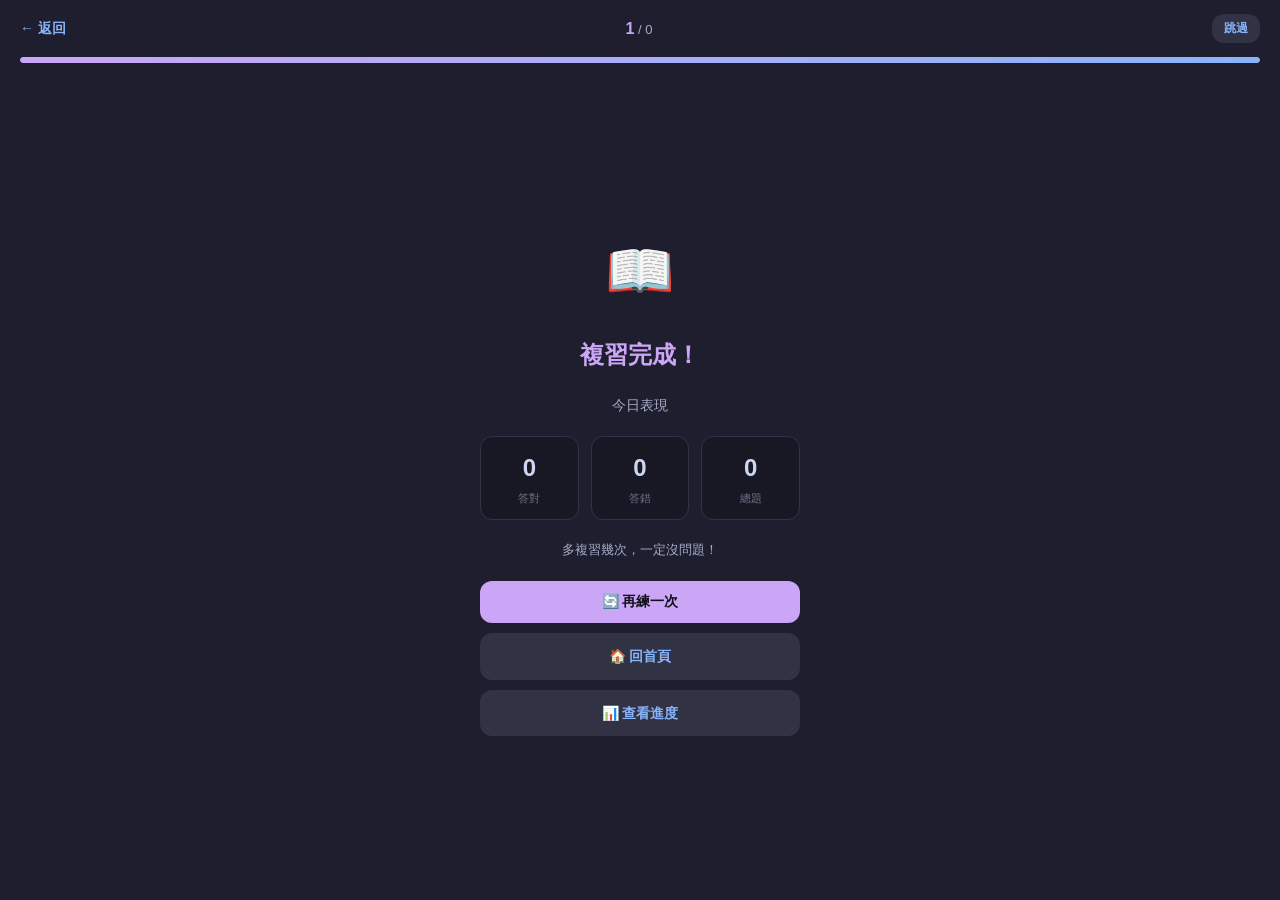
==== review.html @ db501a76 "Add files via upload" ====
<!DOCTYPE html>
<html lang="zh-TW">
<head>
  <meta charset="UTF-8">
  <meta name="viewport" content="width=device-width, initial-scale=1.0, viewport-fit=cover">
  <meta name="theme-color" content="#cba6f7">
  <meta name="description" content="翻牌刷題複習英語單字">
  <meta name="apple-mobile-web-app-capable" content="yes">
  <title>刷題 — 英語單字複習</title>
  <link rel="manifest" href="./manifest.json">
  <link rel="stylesheet" href="./styles.css">
  <style>
    /* ── 刷題頁專用樣式 ─────────── */
    .review-header {
      padding: 14px 20px;
      display: flex;
      align-items: center;
      justify-content: space-between;
      gap: 12px;
    }

    .progress-info {
      font-size: 13px;
      color: var(--color-subtext);
    }

    .progress-info strong {
      color: var(--color-primary);
      font-size: 16px;
    }

    .review-area {
      max-width: var(--max-width);
      margin: 0 auto;
      padding: 0 16px;
    }

    /* 鍵盤提示 */
    .keyboard-hint {
      text-align: center;
      font-size: 11px;
      color: var(--color-overlay0);
      margin-top: 8px;
    }

    /* 完成畫面 */
    .result-screen {
      display: none;
      flex-direction: column;
      align-items: center;
      justify-content: center;
      min-height: calc(100dvh - 80px);
      padding: 32px 24px;
      text-align: center;
      gap: 20px;
    }

    .result-screen.show { display: flex; }

    .result-emoji { font-size: 56px; }
    .result-title {
      font-size: 24px;
      font-weight: 800;
      color: var(--color-primary);
    }

    .result-stats {
      display: grid;
      grid-template-columns: repeat(3, 1fr);
      gap: 12px;
      width: 100%;
      max-width: 320px;
    }

    .result-stat {
      background: var(--color-mantle);
      border: 1px solid var(--color-surface0);
      border-radius: var(--radius-md);
      padding: 12px;
      text-align: center;
    }

    .result-stat-num  { font-size: 24px; font-weight: 800; }
    .result-stat-label { font-size: 11px; color: var(--color-overlay0); margin-top: 2px; }
  </style>
</head>
<body>

<!-- ── 頂部（進度列 + 返回） ─────────────────── -->
<div class="review-header">
  <button class="nav-back" id="btn-back">
    ← 返回
  </button>
  <div class="progress-info">
    <strong id="current-num">1</strong> / <span id="total-num">0</span>
  </div>
  <button class="btn btn-secondary" id="btn-skip"
          style="padding:6px 12px;font-size:12px">跳過</button>
</div>

<!-- 進度條 -->
<div style="padding:0 20px;margin-bottom:8px">
  <div class="progress-bar-wrap">
    <div class="progress-bar-fill" id="progress-fill" style="width:0%"></div>
  </div>
</div>

<!-- ── 刷題主區域 ─────────────────────────────── -->
<div class="review-area" id="review-area">

  <!-- 閃卡 -->
  <div class="flashcard-scene" id="flashcard-scene">
    <div class="flashcard" id="flashcard">
      <!-- 正面：英文單字 -->
      <div class="flashcard-face flashcard-front">
        <div class="card-word" id="card-word">—</div>
        <div class="card-hint">點擊或按空白鍵翻牌</div>
      </div>
      <!-- 背面：中文翻譯 + 例句 + 徽章 -->
      <div class="flashcard-face flashcard-back">
        <div class="card-badges" id="card-badges"></div>
        <div class="card-translation" id="card-translation">—</div>
        <div class="card-sentence" id="card-sentence"></div>
      </div>
    </div>
  </div>

  <!-- 翻牌後才顯示的答題按鈕 -->
  <div class="answer-btns" id="answer-btns" style="display:none">
    <button class="btn btn-wrong btn-lg" id="btn-wrong">
      ✗ 再複習
    </button>
    <button class="btn btn-correct btn-lg" id="btn-correct">
      ✓ 我記得
    </button>
  </div>

  <!-- 翻牌前顯示的鍵盤提示 -->
  <div class="keyboard-hint" id="keyboard-hint">
    Space 翻牌  ·  ← 再複習  ·  → 記得了
  </div>

  <!-- 發音按鈕 -->
  <div style="text-align:center;margin-top:16px">
    <button class="btn btn-secondary" id="btn-speak"
            style="padding:8px 20px;font-size:13px">
      🔊 朗讀
    </button>
  </div>

</div><!-- /review-area -->

<!-- ── 完成畫面 ───────────────────────────────── -->
<div class="result-screen" id="result-screen">
  <div class="result-emoji" id="result-emoji">🎉</div>
  <div class="result-title">複習完成！</div>
  <div style="font-size:14px;color:var(--color-subtext)">今日表現</div>

  <div class="result-stats">
    <div class="result-stat">
      <div class="result-stat-num green" id="res-correct">0</div>
      <div class="result-stat-label">答對</div>
    </div>
    <div class="result-stat">
      <div class="result-stat-num red" id="res-wrong">0</div>
      <div class="result-stat-label">答錯</div>
    </div>
    <div class="result-stat">
      <div class="result-stat-num blue" id="res-total">0</div>
      <div class="result-stat-label">總題</div>
    </div>
  </div>

  <div style="font-size:13px;color:var(--color-subtext);max-width:280px">
    <span id="res-message"></span>
  </div>

  <div style="display:flex;flex-direction:column;gap:10px;width:100%;max-width:320px">
    <button class="btn btn-primary btn-full" id="btn-review-again">
      🔄 再練一次
    </button>
    <a class="btn btn-secondary btn-full" href="./index.html">
      🏠 回首頁
    </a>
    <a class="btn btn-secondary btn-full" href="./dashboard.html">
      📊 查看進度
    </a>
  </div>
</div>

<div class="toast-container"></div>

<script type="module">
import { initApp, state, saveWordProgress, showToast } from './app.js';
import { recordAnswer, getTodayWords } from './spaced-repetition.js';
import { updateWordStatus } from './sheets-api.js';

// ── 初始化 ───────────────────────────────────────────────────
await initApp();

// ── 狀態 ─────────────────────────────────────────────────────
let queue      = [];   // 待複習佇列（今日應複習的單字）
let current    = 0;    // 目前題目索引
let isFlipped  = false;// 是否已翻牌
let correctCount  = 0;
let wrongCount    = 0;
const TODAY_KEY   = 'done_today_' + new Date().toISOString().split('T')[0];

// ── DOM 元素 ─────────────────────────────────────────────────
const flashcard   = document.getElementById('flashcard');
const cardWord    = document.getElementById('card-word');
const cardBadges  = document.getElementById('card-badges');
const cardTrans   = document.getElementById('card-translation');
const cardSentence= document.getElementById('card-sentence');
const answerBtns  = document.getElementById('answer-btns');
const keyboardHint= document.getElementById('keyboard-hint');
const btnCorrect  = document.getElementById('btn-correct');
const btnWrong    = document.getElementById('btn-wrong');
const btnSkip     = document.getElementById('btn-skip');
const btnBack     = document.getElementById('btn-back');
const btnSpeak    = document.getElementById('btn-speak');
const progressFill= document.getElementById('progress-fill');
const currentNum  = document.getElementById('current-num');
const totalNum    = document.getElementById('total-num');
const resultScreen= document.getElementById('result-screen');
const reviewArea  = document.getElementById('review-area');

// ── 載入題目 ─────────────────────────────────────────────────
function loadQueue() {
  queue = [...state.todayWords];
  // 若今日沒有題目（剛同步前），給出提示
  if (queue.length === 0) {
    queue = [...state.allWords].slice(0, 10); // 備用：取前 10 筆
  }
  totalNum.textContent = queue.length;
  showCard(0);
}

// ── 顯示指定題目 ─────────────────────────────────────────────
function showCard(index) {
  if (index >= queue.length) {
    showResult();
    return;
  }

  current   = index;
  isFlipped = false;
  flashcard.classList.remove('is-flipped');
  answerBtns.style.display  = 'none';
  keyboardHint.style.display= '';
  document.getElementById('flashcard-scene').classList.remove('answered');

  const word = queue[index];
  cardWord.textContent       = word.word;
  cardTrans.textContent      = word.translation || '（無翻譯）';
  cardSentence.textContent   = word.sentence   || '';

  // 徽章
  const badges = [];
  if (word.cefr) badges.push(`<span class="badge badge-cefr-${word.cefr}">${word.cefr}</span>`);
  if (word.toeic) badges.push(`<span class="badge badge-toeic">⭐ 多益</span>`);
  if (word.topic) badges.push(`<span class="badge badge-topic">${word.topic}</span>`);
  cardBadges.innerHTML = badges.join('');

  // 進度
  currentNum.textContent   = index + 1;
  const pct = Math.round((index / queue.length) * 100);
  progressFill.style.width = pct + '%';
}

// ── 翻牌 ─────────────────────────────────────────────────────
function flipCard() {
  if (isFlipped) return;
  isFlipped = true;
  flashcard.classList.add('is-flipped');
  answerBtns.style.display   = 'grid';
  keyboardHint.style.display = 'none';
  document.getElementById('flashcard-scene').classList.add('answered');
  // 自動朗讀（可選）
  // speak(queue[current].word);
}

// ── 答題 ─────────────────────────────────────────────────────
async function answer(isCorrect) {
  const word    = queue[current];
  const updated = recordAnswer(word, isCorrect);

  // 更新計數
  if (isCorrect) correctCount++; else wrongCount++;

  // 儲存 SM-2 進度到 localStorage
  saveWordProgress(updated);

  // 更新每日完成數
  const done = parseInt(localStorage.getItem(TODAY_KEY) || '0', 10) + 1;
  localStorage.setItem(TODAY_KEY, done);

  // 非同步更新 Sheets（不阻塞 UI）
  if (state.token) {
    updateWordStatus(state.token, word.rowIndex, updated.reviewStatus, updated.errorCount)
      .catch(err => console.warn('Sheets 更新失敗（離線模式）', err));
  }

  // 下一題
  showCard(current + 1);
}

// ── 完成畫面 ─────────────────────────────────────────────────
function showResult() {
  reviewArea.style.display   = 'none';
  resultScreen.classList.add('show');
  progressFill.style.width   = '100%';

  document.getElementById('res-correct').textContent = correctCount;
  document.getElementById('res-wrong').textContent   = wrongCount;
  document.getElementById('res-total').textContent   = queue.length;

  const rate = queue.length > 0
    ? Math.round((correctCount / queue.length) * 100) : 0;

  let emoji = '🎉', msg = '';
  if (rate >= 90)     { emoji = '🏆'; msg = '太棒了！繼續保持！'; }
  else if (rate >= 70) { emoji = '👍'; msg = '不錯！再加把勁！'; }
  else if (rate >= 50) { emoji = '💪'; msg = '繼續練習就會進步的！'; }
  else                 { emoji = '📖'; msg = '多複習幾次，一定沒問題！'; }

  document.getElementById('result-emoji').textContent = emoji;
  document.getElementById('res-message').textContent  = msg;
}

// ── 朗讀 ─────────────────────────────────────────────────────
function speak(word) {
  if (!window.speechSynthesis) return;
  const utt  = new SpeechSynthesisUtterance(word);
  utt.lang   = 'en-GB';
  utt.rate   = 0.9;
  window.speechSynthesis.cancel();
  window.speechSynthesis.speak(utt);
}

// ── 事件綁定 ─────────────────────────────────────────────────
// 點擊閃卡翻牌
document.getElementById('flashcard-scene').addEventListener('click', flipCard);

btnCorrect.addEventListener('click', (e) => { e.stopPropagation(); answer(true);  });
btnWrong.addEventListener('click',   (e) => { e.stopPropagation(); answer(false); });

btnSpeak.addEventListener('click', () => {
  if (queue[current]) speak(queue[current].word);
});

btnSkip.addEventListener('click', () => showCard(current + 1));
btnBack.addEventListener('click', () => {
  if (confirm('確定返回首頁？目前進度不會儲存')) location.href = './index.html';
});

document.getElementById('btn-review-again').addEventListener('click', () => {
  correctCount = wrongCount = 0;
  reviewArea.style.display = '';
  resultScreen.classList.remove('show');
  loadQueue();
});

// 鍵盤快捷鍵
document.addEventListener('keydown', (e) => {
  if (e.code === 'Space')       { e.preventDefault(); flipCard();         }
  else if (e.key === 'ArrowRight') answer(true);
  else if (e.key === 'ArrowLeft')  answer(false);
});

// ── 啟動 ─────────────────────────────────────────────────────
loadQueue();
</script>
</body>
</html>
---- styles.css ----
/**
 * styles.css — PWA 全站通用樣式
 *
 * 主題：Catppuccin Mocha 深色系
 * 結構：CSS 變數 → 基礎重置 → 通用元件 → RWD
 */

/* ══════════════════════════════════════════
   CSS 變數（設計系統）
══════════════════════════════════════════ */
:root {
  /* 主色系 */
  --color-base:    #1e1e2e;
  --color-mantle:  #181825;
  --color-crust:   #11111b;
  --color-surface0: #313244;
  --color-surface1: #45475a;
  --color-surface2: #585b70;
  --color-overlay0: #6c7086;
  --color-overlay1: #7f849c;
  --color-text:    #cdd6f4;
  --color-subtext: #a6adc8;

  /* 強調色 */
  --color-primary: #cba6f7;   /* mauve */
  --color-blue:    #89b4fa;
  --color-green:   #a6e3a1;
  --color-yellow:  #f9e2af;
  --color-red:     #f38ba8;
  --color-peach:   #fab387;
  --color-teal:    #94e2d5;

  /* CEFR 等級顏色 */
  --cefr-a1: #a6e3a1;
  --cefr-a2: #94e2d5;
  --cefr-b1: #89b4fa;
  --cefr-b2: #cba6f7;
  --cefr-c1: #f9e2af;
  --cefr-c2: #f38ba8;

  /* 圓角 */
  --radius-sm:  8px;
  --radius-md:  12px;
  --radius-lg:  18px;
  --radius-xl:  24px;
  --radius-full: 9999px;

  /* 陰影 */
  --shadow-sm:  0 2px 8px rgba(0,0,0,0.3);
  --shadow-md:  0 4px 20px rgba(0,0,0,0.4);
  --shadow-lg:  0 8px 40px rgba(0,0,0,0.5);

  /* 過渡動畫 */
  --transition: 0.2s ease;

  /* 佈局 */
  --max-width: 600px;
  --safe-bottom: env(safe-area-inset-bottom, 0px);
}

/* ══════════════════════════════════════════
   基礎重置
══════════════════════════════════════════ */
*, *::before, *::after { box-sizing: border-box; margin: 0; padding: 0; }

html {
  scroll-behavior: smooth;
  -webkit-text-size-adjust: 100%;
}

body {
  background: var(--color-base);
  color: var(--color-text);
  font-family: 'Noto Sans TC', 'Segoe UI', 'Helvetica Neue', Arial, sans-serif;
  font-size: 15px;
  line-height: 1.6;
  min-height: 100dvh;
  overflow-x: hidden;
}

a { color: var(--color-primary); text-decoration: none; }
button { font-family: inherit; cursor: pointer; }
img, svg { max-width: 100%; }

/* ══════════════════════════════════════════
   Google Fonts 載入
══════════════════════════════════════════ */
@import url('https://fonts.googleapis.com/css2?family=Noto+Sans+TC:wght@400;500;600;700&display=swap');

/* ══════════════════════════════════════════
   通用佈局
══════════════════════════════════════════ */
.page-wrapper {
  max-width: var(--max-width);
  margin: 0 auto;
  padding: 0 16px;
  padding-bottom: calc(80px + var(--safe-bottom));
}

/* ── 頂部導覽列 ─────────────────────────── */
.top-nav {
  position: sticky;
  top: 0;
  z-index: 100;
  background: rgba(30,30,46,0.85);
  backdrop-filter: blur(12px);
  -webkit-backdrop-filter: blur(12px);
  border-bottom: 1px solid var(--color-surface0);
  padding: 12px 20px;
  display: flex;
  align-items: center;
  justify-content: space-between;
}

.nav-title {
  font-size: 17px;
  font-weight: 700;
  color: var(--color-primary);
}

.nav-back {
  background: none;
  border: none;
  color: var(--color-blue);
  font-size: 14px;
  font-weight: 600;
  padding: 4px 0;
  display: flex;
  align-items: center;
  gap: 4px;
}

/* ── 底部待複習 Banner（iOS 替代推播） ─── */
.review-banner {
  background: linear-gradient(135deg, #f9e2af22, #f9e2af11);
  border: 1px solid var(--color-yellow);
  border-radius: var(--radius-md);
  padding: 12px 16px;
  margin: 16px 0;
  display: flex;
  align-items: center;
  justify-content: space-between;
  gap: 12px;
}

.review-banner.hidden { display: none; }

.banner-text {
  font-size: 14px;
  color: var(--color-yellow);
  font-weight: 500;
}

.banner-text strong { font-size: 20px; margin-right: 4px; }

.banner-btn {
  background: var(--color-yellow);
  color: var(--color-crust);
  border: none;
  border-radius: var(--radius-full);
  padding: 6px 14px;
  font-size: 13px;
  font-weight: 700;
  white-space: nowrap;
  transition: filter var(--transition);
}
.banner-btn:hover { filter: brightness(1.1); }

/* ══════════════════════════════════════════
   統計卡片
══════════════════════════════════════════ */
.stats-grid {
  display: grid;
  grid-template-columns: repeat(2, 1fr);
  gap: 12px;
  margin: 16px 0;
}

@media (min-width: 480px) {
  .stats-grid { grid-template-columns: repeat(4, 1fr); }
}

.stat-card {
  background: var(--color-mantle);
  border: 1px solid var(--color-surface0);
  border-radius: var(--radius-lg);
  padding: 16px 12px;
  text-align: center;
  transition: transform var(--transition), box-shadow var(--transition);
}
.stat-card:hover {
  transform: translateY(-2px);
  box-shadow: var(--shadow-md);
}

.stat-number {
  font-size: 30px;
  font-weight: 800;
  color: var(--color-primary);
  line-height: 1;
  margin-bottom: 4px;
  /* Count-up 動畫用 */
  transition: color 0.3s;
}

.stat-number.green  { color: var(--color-green);  }
.stat-number.blue   { color: var(--color-blue);   }
.stat-number.yellow { color: var(--color-yellow); }
.stat-number.red    { color: var(--color-red);    }

.stat-label {
  font-size: 11px;
  color: var(--color-overlay0);
  font-weight: 500;
}

/* ══════════════════════════════════════════
   按鈕系統
══════════════════════════════════════════ */
.btn {
  display: inline-flex;
  align-items: center;
  justify-content: center;
  gap: 8px;
  padding: 12px 20px;
  border: none;
  border-radius: var(--radius-md);
  font-size: 14px;
  font-weight: 600;
  transition: filter var(--transition), transform 0.1s;
  text-decoration: none;
  white-space: nowrap;
}
.btn:hover  { filter: brightness(1.1); }
.btn:active { transform: scale(0.97); }
.btn:disabled { opacity: 0.5; cursor: not-allowed; }

.btn-primary   { background: var(--color-primary); color: var(--color-crust); }
.btn-secondary { background: var(--color-surface0); color: var(--color-blue); }
.btn-danger    { background: var(--color-red);    color: var(--color-crust); }
.btn-success   { background: var(--color-green);  color: var(--color-crust); }
.btn-full      { width: 100%; }
.btn-lg        { padding: 16px 24px; font-size: 16px; border-radius: var(--radius-lg); }

/* ══════════════════════════════════════════
   Badge 徽章
══════════════════════════════════════════ */
.badge {
  display: inline-flex;
  align-items: center;
  gap: 4px;
  padding: 3px 10px;
  border-radius: var(--radius-full);
  font-size: 11px;
  font-weight: 700;
  color: var(--color-crust);
}

.badge-cefr-A1 { background: var(--cefr-a1); }
.badge-cefr-A2 { background: var(--cefr-a2); }
.badge-cefr-B1 { background: var(--cefr-b1); }
.badge-cefr-B2 { background: var(--cefr-b2); }
.badge-cefr-C1 { background: var(--cefr-c1); }
.badge-cefr-C2 { background: var(--cefr-c2); }
.badge-toeic   { background: var(--color-yellow); }
.badge-topic   { background: var(--color-surface1); color: var(--color-text); }

/* ══════════════════════════════════════════
   進度條
══════════════════════════════════════════ */
.progress-bar-wrap {
  background: var(--color-surface0);
  border-radius: var(--radius-full);
  height: 6px;
  overflow: hidden;
}

.progress-bar-fill {
  height: 100%;
  background: linear-gradient(90deg, var(--color-primary), var(--color-blue));
  border-radius: var(--radius-full);
  transition: width 0.4s ease;
}

/* 圓環進度（CSS conic-gradient） */
.progress-ring {
  width: 80px;
  height: 80px;
  border-radius: 50%;
  display: flex;
  align-items: center;
  justify-content: center;
  font-size: 18px;
  font-weight: 800;
  color: var(--color-primary);
  background: conic-gradient(
    var(--color-primary) calc(var(--progress, 0) * 1%),
    var(--color-surface0) 0
  );
  box-shadow: 0 0 0 6px var(--color-mantle) inset;
  animation: ring-appear 0.6s ease;
}

@keyframes ring-appear {
  from { background: conic-gradient(var(--color-primary) 0%, var(--color-surface0) 0); }
}

/* ══════════════════════════════════════════
   卡片翻轉（刷題頁）
══════════════════════════════════════════ */
.flashcard-scene {
  perspective: 1000px;
  width: 100%;
  height: 260px;
  margin: 24px 0;
  cursor: pointer;
}

.flashcard {
  width: 100%;
  height: 100%;
  position: relative;
  transform-style: preserve-3d;
  transition: transform 0.5s cubic-bezier(0.4, 0.2, 0.2, 1);
}

.flashcard.is-flipped { transform: rotateY(180deg); }

.flashcard-face {
  position: absolute;
  inset: 0;
  border-radius: var(--radius-xl);
  backface-visibility: hidden;
  -webkit-backface-visibility: hidden;
  display: flex;
  flex-direction: column;
  align-items: center;
  justify-content: center;
  padding: 28px 24px;
  text-align: center;
}

/* 正面（英文） */
.flashcard-front {
  background: linear-gradient(135deg, #313244, #1e1e2e);
  border: 1px solid var(--color-surface1);
  box-shadow: var(--shadow-lg);
}

.flashcard-front .card-word {
  font-size: 36px;
  font-weight: 800;
  color: var(--color-primary);
  letter-spacing: 0.02em;
  margin-bottom: 8px;
}

.flashcard-front .card-hint {
  font-size: 13px;
  color: var(--color-overlay0);
}

/* 背面（中文） */
.flashcard-back {
  background: linear-gradient(135deg, var(--color-primary)22, #1e1e2e);
  border: 1px solid var(--color-primary)44;
  box-shadow: var(--shadow-lg);
  transform: rotateY(180deg);
}

.flashcard-back .card-translation {
  font-size: 26px;
  font-weight: 700;
  color: var(--color-text);
  margin-bottom: 10px;
}

.flashcard-back .card-sentence {
  font-size: 13px;
  color: var(--color-subtext);
  line-height: 1.7;
  margin-top: 8px;
  padding: 0 8px;
}

.flashcard-back .card-badges {
  display: flex;
  gap: 6px;
  flex-wrap: wrap;
  justify-content: center;
  margin-bottom: 12px;
}

/* 翻牌提示動畫 */
.flashcard-scene:not(.answered) .flashcard-front::after {
  content: '點擊翻牌';
  position: absolute;
  bottom: 16px;
  color: var(--color-overlay0);
  font-size: 12px;
  animation: pulse-opacity 2s ease infinite;
}

@keyframes pulse-opacity {
  0%, 100% { opacity: 0.4; }
  50%       { opacity: 1; }
}

/* 答題按鈕列 */
.answer-btns {
  display: grid;
  grid-template-columns: 1fr 1fr;
  gap: 12px;
  margin-top: 8px;
}

.btn-correct { background: var(--color-green); color: var(--color-crust); }
.btn-wrong   { background: var(--color-red);   color: var(--color-crust); }

/* ══════════════════════════════════════════
   單字列表（儀表板）
══════════════════════════════════════════ */
.word-table-wrap {
  overflow-x: auto;
  border-radius: var(--radius-md);
  border: 1px solid var(--color-surface0);
  margin-top: 16px;
}

.word-table {
  width: 100%;
  border-collapse: collapse;
  font-size: 13px;
}

.word-table th {
  background: var(--color-mantle);
  color: var(--color-overlay1);
  font-weight: 600;
  padding: 10px 14px;
  text-align: left;
  border-bottom: 1px solid var(--color-surface0);
  white-space: nowrap;
  cursor: pointer;
  user-select: none;
}

.word-table th:hover { color: var(--color-text); }
.word-table th.sorted { color: var(--color-primary); }

.word-table td {
  padding: 10px 14px;
  border-bottom: 1px solid var(--color-surface0);
  color: var(--color-text);
  vertical-align: middle;
}

.word-table tr:last-child td { border-bottom: none; }

.word-table tbody tr:hover { background: var(--color-surface0)55; }

/* ══════════════════════════════════════════
   篩選器
══════════════════════════════════════════ */
.filter-group {
  display: flex;
  flex-wrap: wrap;
  gap: 8px;
  margin: 12px 0;
}

.filter-chip {
  background: var(--color-surface0);
  color: var(--color-subtext);
  border: 1px solid var(--color-surface1);
  border-radius: var(--radius-full);
  padding: 5px 14px;
  font-size: 12px;
  font-weight: 500;
  cursor: pointer;
  transition: all var(--transition);
}

.filter-chip:hover {
  border-color: var(--color-primary);
  color: var(--color-text);
}

.filter-chip.active {
  background: var(--color-primary);
  color: var(--color-crust);
  border-color: var(--color-primary);
  font-weight: 700;
}

/* ══════════════════════════════════════════
   熱力圖
══════════════════════════════════════════ */
.heatmap-section {
  margin: 20px 0;
}

.heatmap-title {
  font-size: 13px;
  color: var(--color-overlay1);
  margin-bottom: 10px;
  font-weight: 600;
}

.heatmap-container {
  overflow-x: auto;
  padding-bottom: 4px;
}

/* SVG 格子顏色（由 JS 透過 fill 屬性設定） */
.heatmap-cell {
  rx: 2;
  transition: opacity 0.15s;
}
.heatmap-cell:hover { opacity: 0.8; cursor: pointer; }

.heatmap-tooltip {
  position: fixed;
  background: var(--color-surface1);
  color: var(--color-text);
  border-radius: var(--radius-sm);
  padding: 5px 10px;
  font-size: 12px;
  pointer-events: none;
  z-index: 200;
  white-space: nowrap;
  box-shadow: var(--shadow-md);
  opacity: 0;
  transition: opacity 0.1s;
}
.heatmap-tooltip.visible { opacity: 1; }

/* ══════════════════════════════════════════
   圖表（Canvas）
══════════════════════════════════════════ */
.chart-wrap {
  background: var(--color-mantle);
  border: 1px solid var(--color-surface0);
  border-radius: var(--radius-lg);
  padding: 16px;
  margin: 12px 0;
}

.chart-title {
  font-size: 13px;
  font-weight: 600;
  color: var(--color-overlay1);
  margin-bottom: 12px;
}

.chart-wrap canvas { width: 100% !important; }

/* ══════════════════════════════════════════
   Toast 通知
══════════════════════════════════════════ */
.toast-container {
  position: fixed;
  bottom: calc(20px + var(--safe-bottom));
  right: 20px;
  z-index: 9999;
  display: flex;
  flex-direction: column-reverse;
  gap: 8px;
}

.toast {
  background: var(--color-surface1);
  color: var(--color-text);
  border-radius: var(--radius-md);
  padding: 12px 16px;
  font-size: 13px;
  font-weight: 500;
  box-shadow: var(--shadow-md);
  max-width: 300px;
  animation: toast-in 0.3s ease forwards;
  border-left: 3px solid var(--color-primary);
}

.toast.success { border-left-color: var(--color-green); }
.toast.error   { border-left-color: var(--color-red);   }
.toast.warning { border-left-color: var(--color-yellow);}

@keyframes toast-in {
  from { opacity: 0; transform: translateX(20px); }
  to   { opacity: 1; transform: translateX(0); }
}

@keyframes toast-out {
  from { opacity: 1; transform: translateX(0); }
  to   { opacity: 0; transform: translateX(20px); }
}

/* ══════════════════════════════════════════
   預覽單字卡（首頁）
══════════════════════════════════════════ */
.word-preview-list {
  display: flex;
  flex-direction: column;
  gap: 8px;
  margin: 12px 0;
}

.word-preview-card {
  background: var(--color-mantle);
  border: 1px solid var(--color-surface0);
  border-radius: var(--radius-md);
  padding: 12px 16px;
  display: flex;
  align-items: center;
  justify-content: space-between;
  gap: 12px;
  transition: transform var(--transition);
}
.word-preview-card:hover { transform: translateX(4px); }

.word-preview-en {
  font-size: 16px;
  font-weight: 700;
  color: var(--color-primary);
}

.word-preview-zh {
  font-size: 13px;
  color: var(--color-subtext);
  margin-top: 2px;
}

/* ══════════════════════════════════════════
   章節標題
══════════════════════════════════════════ */
.section-header {
  display: flex;
  align-items: center;
  justify-content: space-between;
  margin: 24px 0 12px;
}

.section-title {
  font-size: 15px;
  font-weight: 700;
  color: var(--color-text);
}

.section-action {
  font-size: 12px;
  color: var(--color-primary);
  font-weight: 600;
}

/* ══════════════════════════════════════════
   空狀態
══════════════════════════════════════════ */
.empty-state {
  text-align: center;
  padding: 48px 24px;
  color: var(--color-overlay0);
}

.empty-state .empty-icon { font-size: 48px; margin-bottom: 12px; }
.empty-state .empty-title { font-size: 16px; font-weight: 600; margin-bottom: 6px; }
.empty-state .empty-desc  { font-size: 13px; }

/* ══════════════════════════════════════════
   骨架屏（Skeleton Loading）
══════════════════════════════════════════ */
.skeleton {
  background: linear-gradient(90deg,
    var(--color-surface0) 25%,
    var(--color-surface1) 50%,
    var(--color-surface0) 75%
  );
  background-size: 200% 100%;
  animation: skeleton-shimmer 1.4s infinite;
  border-radius: var(--radius-sm);
}

@keyframes skeleton-shimmer {
  from { background-position: 200% 0; }
  to   { background-position: -200% 0; }
}

/* ══════════════════════════════════════════
   登入區
══════════════════════════════════════════ */
.login-screen {
  min-height: 100dvh;
  display: flex;
  flex-direction: column;
  align-items: center;
  justify-content: center;
  padding: 32px 24px;
  text-align: center;
  gap: 20px;
}

.login-icon { font-size: 64px; margin-bottom: 8px; }

.login-title {
  font-size: 26px;
  font-weight: 800;
  color: var(--color-primary);
  margin-bottom: 8px;
}

.login-desc {
  font-size: 15px;
  color: var(--color-subtext);
  max-width: 320px;
  line-height: 1.7;
}

/* ══════════════════════════════════════════
   RWD
══════════════════════════════════════════ */

/* 手機：< 480px（預設就是手機優先） */

/* 平板：480px ~ 768px */
@media (min-width: 480px) {
  body { font-size: 16px; }
  .flashcard-scene { height: 300px; }
  .flashcard-front .card-word { font-size: 42px; }
}

/* 桌機：> 768px */
@media (min-width: 769px) {
  .page-wrapper { padding: 0 24px 100px; }
  .flashcard-scene { height: 320px; }

  .stats-grid { grid-template-columns: repeat(4, 1fr); }
}
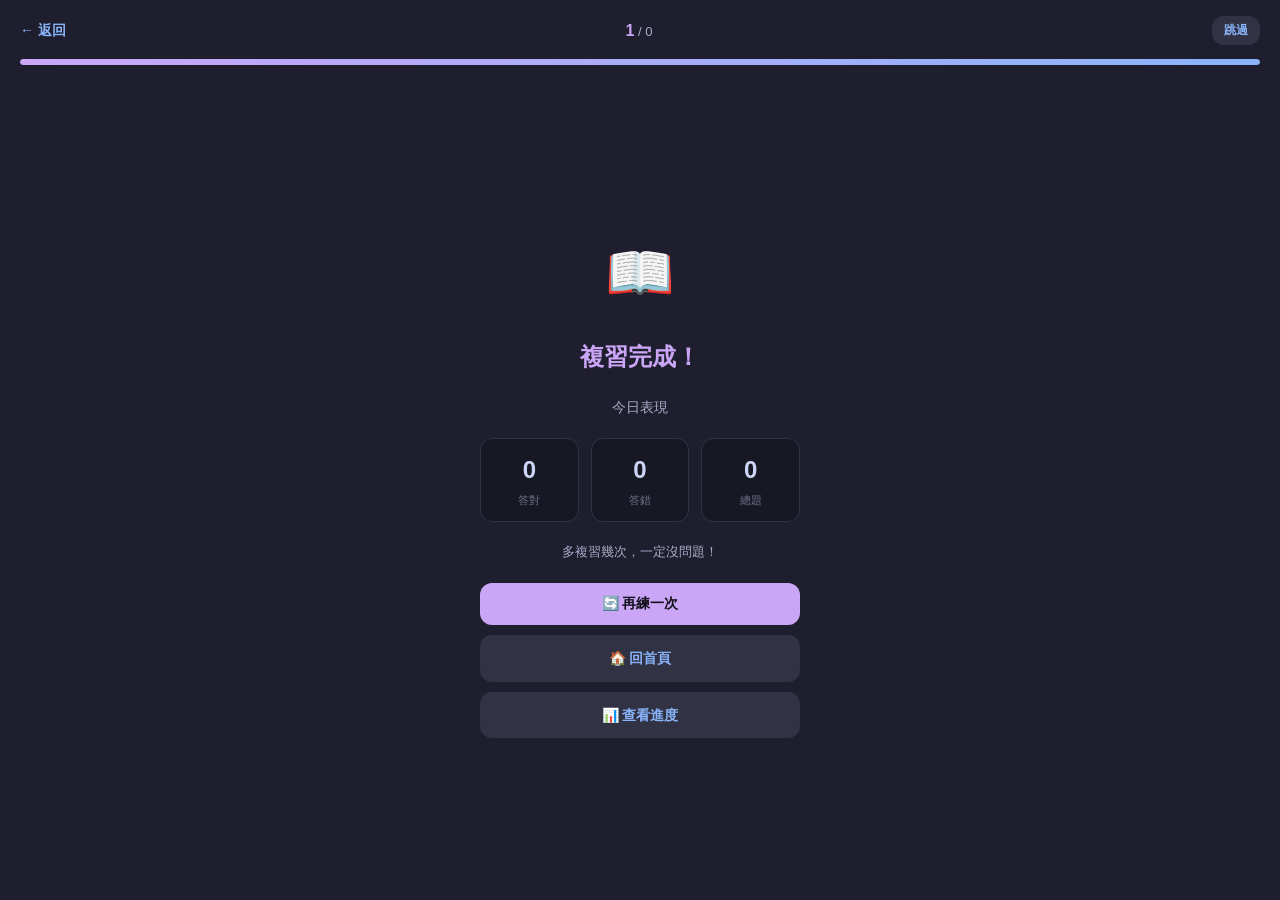
==== commit 533caf36: "Add files via upload" ====
--- a/review.html
+++ b/review.html
@@ -12,7 +12,8 @@
   <style>
     /* ── 刷題頁專用樣式 ─────────── */
     .review-header {
-      padding: 14px 20px;
+      /* iOS 安全區域：避免内容被凸口或狀態列避從 */
+      padding: max(env(safe-area-inset-top, 0px), 16px) 20px 14px;
       display: flex;
       align-items: center;
       justify-content: space-between;
@@ -33,6 +34,31 @@
       max-width: var(--max-width);
       margin: 0 auto;
       padding: 0 16px;
+    }
+
+    /* 加大閃卡字體（clamp 自適應床寬） */
+    #card-word {
+      font-size: clamp(2.4rem, 10vw, 3.8rem) !important;
+      letter-spacing: 0.02em;
+      line-height: 1.2;
+    }
+    #card-translation {
+      font-size: clamp(1.8rem, 7vw, 2.8rem) !important;
+      line-height: 1.3;
+    }
+    #card-sentence {
+      font-size: clamp(1rem, 3.8vw, 1.1rem) !important;
+      line-height: 1.7;
+      margin-top: 12px;
+    }
+    .card-hint { font-size: 0.95rem !important; }
+
+    /* 翻回提示 */
+    .flip-back-hint {
+      text-align: center;
+      font-size: 12px;
+      color: var(--color-overlay0);
+      margin-top: 6px;
     }
 
     /* 鍵盤提示 */
@@ -135,6 +161,11 @@
     </button>
   </div>
 
+  <!-- 翻回提示（翻牌後顧示） -->
+  <div class="flip-back-hint" id="flip-back-hint" style="display:none">
+    🔁 點擊卡片可翻回英文面
+  </div>
+
   <!-- 翻牌前顯示的鍵盤提示 -->
   <div class="keyboard-hint" id="keyboard-hint">
     Space 翻牌  ·  ← 再複習  ·  → 記得了
@@ -214,6 +245,7 @@
 const cardSentence= document.getElementById('card-sentence');
 const answerBtns  = document.getElementById('answer-btns');
 const keyboardHint= document.getElementById('keyboard-hint');
+const flipBackHint= document.getElementById('flip-back-hint');
 const btnCorrect  = document.getElementById('btn-correct');
 const btnWrong    = document.getElementById('btn-wrong');
 const btnSkip     = document.getElementById('btn-skip');
@@ -248,6 +280,7 @@
   flashcard.classList.remove('is-flipped');
   answerBtns.style.display  = 'none';
   keyboardHint.style.display= '';
+  if (flipBackHint) flipBackHint.style.display = 'none';
   document.getElementById('flashcard-scene').classList.remove('answered');
 
   const word = queue[index];
@@ -268,16 +301,24 @@
   progressFill.style.width = pct + '%';
 }
 
-// ── 翻牌 ─────────────────────────────────────────────────────
+// ── 翻牌（可來回翻） ─────────────────────────────────
 function flipCard() {
-  if (isFlipped) return;
-  isFlipped = true;
-  flashcard.classList.add('is-flipped');
-  answerBtns.style.display   = 'grid';
-  keyboardHint.style.display = 'none';
-  document.getElementById('flashcard-scene').classList.add('answered');
-  // 自動朗讀（可選）
-  // speak(queue[current].word);
+  if (!isFlipped) {
+    // 第一次翻牌：顯示中文翻譯
+    isFlipped = true;
+    flashcard.classList.add('is-flipped');
+    answerBtns.style.display   = 'grid';
+    keyboardHint.style.display = 'none';
+    flipBackHint.style.display = '';       // 顯示「點擊可翻回」提示
+    document.getElementById('flashcard-scene').classList.add('answered');
+  } else {
+    // 翻回正面：再看一次英文單字
+    isFlipped = false;
+    flashcard.classList.remove('is-flipped');
+    // 保留答題按鈕（已看過答案，仍可選擇正確或错誤）
+    // answerBtns 不隔藏，讓使用者自行决定
+    flipBackHint.style.display = 'none';   // 隐藏翻回提示
+  }
 }
 
 // ── 答題 ─────────────────────────────────────────────────────
--- a/styles.css
+++ b/styles.css
@@ -106,7 +106,8 @@
   backdrop-filter: blur(12px);
   -webkit-backdrop-filter: blur(12px);
   border-bottom: 1px solid var(--color-surface0);
-  padding: 12px 20px;
+  /* iOS PWA standalone 模式：內容會在狀態列下方 → 需要安全區域內縮 */
+  padding: max(env(safe-area-inset-top, 0px), 12px) 20px 12px;
   display: flex;
   align-items: center;
   justify-content: space-between;
@@ -311,8 +312,8 @@
 .flashcard-scene {
   perspective: 1000px;
   width: 100%;
-  height: 260px;
-  margin: 24px 0;
+  height: 280px;   /* 略微加高以容納較大字體 */
+  margin: 20px 0;
   cursor: pointer;
 }
 
@@ -348,7 +349,7 @@
 }
 
 .flashcard-front .card-word {
-  font-size: 36px;
+  font-size: clamp(2.2rem, 8vw, 36px);
   font-weight: 800;
   color: var(--color-primary);
   letter-spacing: 0.02em;
@@ -369,14 +370,14 @@
 }
 
 .flashcard-back .card-translation {
-  font-size: 26px;
+  font-size: clamp(1.6rem, 6vw, 26px);
   font-weight: 700;
   color: var(--color-text);
   margin-bottom: 10px;
 }
 
 .flashcard-back .card-sentence {
-  font-size: 13px;
+  font-size: clamp(0.9rem, 3.5vw, 14px);
   color: var(--color-subtext);
   line-height: 1.7;
   margin-top: 8px;
@@ -723,7 +724,7 @@
 /* 平板：480px ~ 768px */
 @media (min-width: 480px) {
   body { font-size: 16px; }
-  .flashcard-scene { height: 300px; }
+  .flashcard-scene { height: 310px; }
   .flashcard-front .card-word { font-size: 42px; }
 }
 
